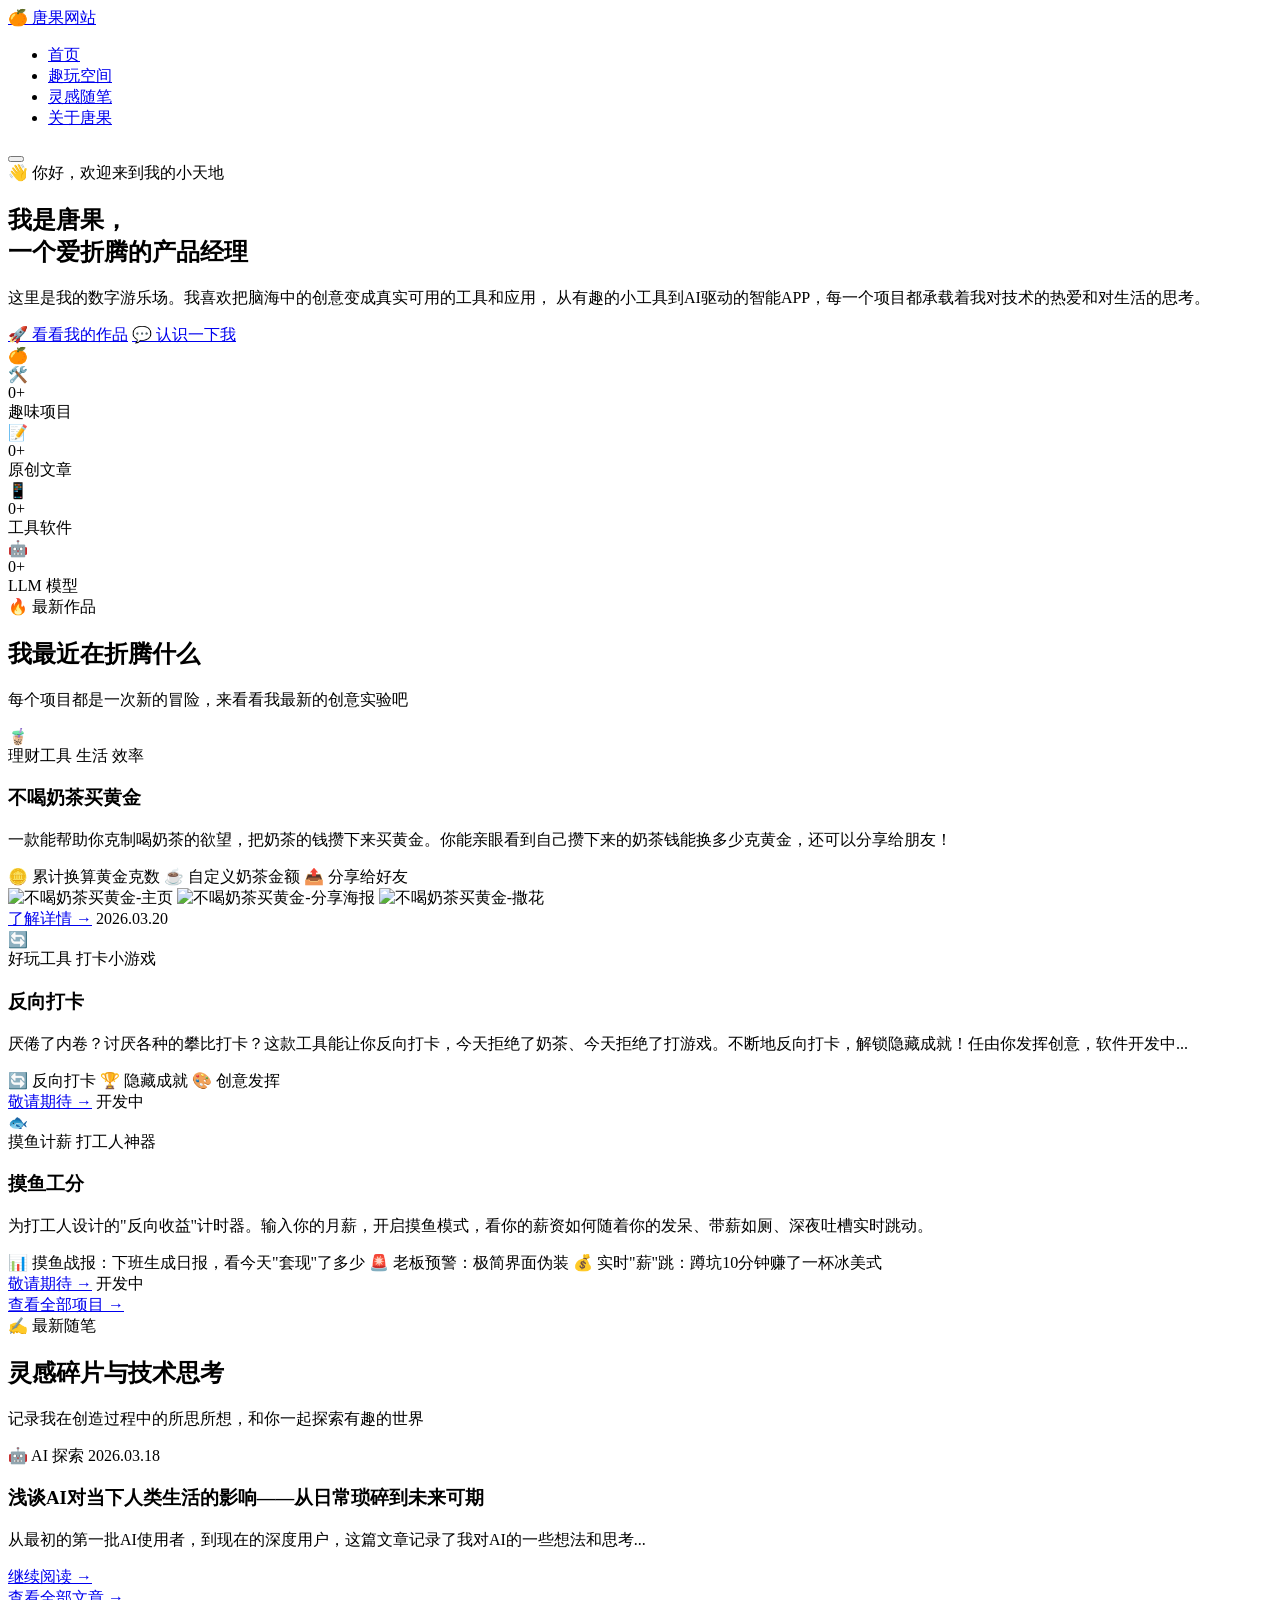
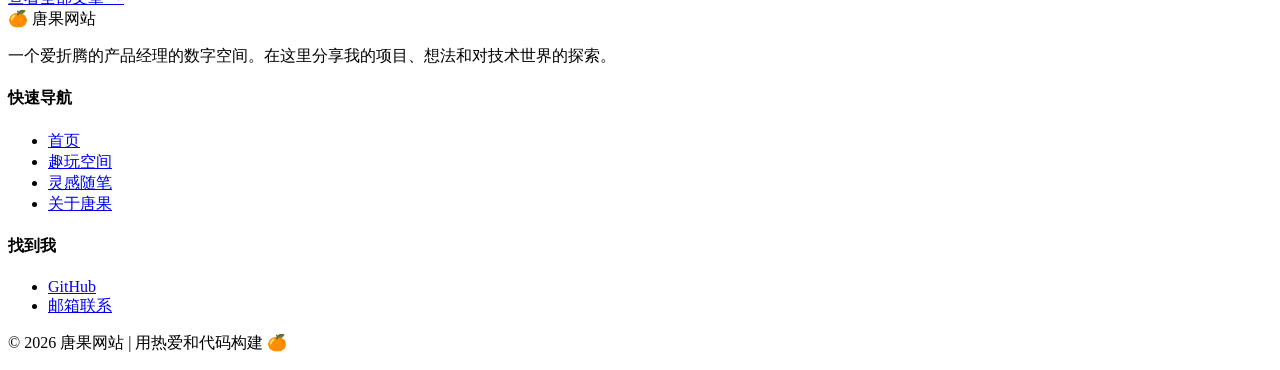
==== index.html @ ad5bcc45 "上传官网1.0版本" ====
<!DOCTYPE html>
<html lang="zh-CN">
<head>
  <meta charset="UTF-8">
  <meta name="viewport" content="width=device-width, initial-scale=1.0">
  <title>唐果网站 - 分享有趣的工具与灵感</title>
  <meta name="description" content="唐果的个人网站，分享好玩的工具APP、AI应用和技术灵感随笔。">
  <link rel="stylesheet" href="css/style.css">
</head>
<body>

  <!-- 导航栏 -->
  <nav class="navbar">
    <div class="nav-content">
      <a href="index.html" class="nav-logo">
        <span class="logo-emoji">🍊</span> 唐果网站
      </a>
      <ul class="nav-links">
        <li><a href="index.html" class="active">首页</a></li>
        <li><a href="projects.html">趣玩空间</a></li>
        <li><a href="blog.html">灵感随笔</a></li>
        <li><a href="about.html">关于唐果</a></li>
      </ul>
      <button class="menu-toggle" aria-label="菜单">
        <span></span>
        <span></span>
        <span></span>
      </button>
    </div>
  </nav>

  <!-- Hero 介绍区域 -->
  <section class="hero">
    <div class="floating-shapes">
      <div class="shape shape-1"></div>
      <div class="shape shape-2"></div>
      <div class="shape shape-3"></div>
    </div>
    <div class="container">
      <div class="hero-content">
        <div class="hero-text">
          <div class="hero-greeting">👋 你好，欢迎来到我的小天地</div>
          <h1 class="hero-title">
            我是<span class="highlight">唐果</span>，<br>一个爱折腾的产品经理
          </h1>
          <p class="hero-desc">
            这里是我的数字游乐场。我喜欢把脑海中的创意变成真实可用的工具和应用，
            从有趣的小工具到AI驱动的智能APP，每一个项目都承载着我对技术的热爱和对生活的思考。
          </p>
          <div class="hero-buttons">
            <a href="projects.html" class="btn btn-primary">🚀 看看我的作品</a>
            <a href="about.html" class="btn btn-outline">💬 认识一下我</a>
          </div>
        </div>
        <div class="hero-avatar">
          <div class="avatar-wrapper">
            <div class="avatar-inner">🍊</div>
          </div>
        </div>
      </div>
    </div>
  </section>

  <!-- 数据统计 -->
  <section class="stats-bar">
    <div class="container">
      <div class="stats-grid">
        <div class="stat-item fade-in">
          <div class="stat-emoji">🛠️</div>
          <div class="stat-number" data-count="1">0+</div>
          <div class="stat-label">趣味项目</div>
        </div>
        <div class="stat-item fade-in">
          <div class="stat-emoji">📝</div>
          <div class="stat-number" data-count="1">0+</div>
          <div class="stat-label">原创文章</div>
        </div>
        <div class="stat-item fade-in">
          <div class="stat-emoji">📱</div>
          <div class="stat-number" data-count="1">0+</div>
          <div class="stat-label">工具软件</div>
        </div>
        <div class="stat-item fade-in">
          <div class="stat-emoji">🤖</div>
          <div class="stat-number" data-count="10">0+</div>
          <div class="stat-label">LLM 模型</div>
        </div>
      </div>
    </div>
  </section>

  <!-- 最新项目 -->
  <section class="projects-section">
    <div class="container">
      <div class="section-header fade-in">
        <div class="section-tag">🔥 最新作品</div>
        <h2 class="section-title">我最近在折腾什么</h2>
        <p class="section-subtitle">每个项目都是一次新的冒险，来看看我最新的创意实验吧</p>
      </div>

      <div class="projects-grid">
        <!-- 项目卡片 1：不喝奶茶买黄金 -->
        <div class="project-card fade-in">
          <div class="project-cover cover-orange">
            <span class="cover-emoji">🧋</span>
          </div>
          <div class="project-body">
            <div class="project-tags">
              <span class="project-tag tag-tool">理财工具</span>
              <span class="project-tag">生活</span>
              <span class="project-tag">效率</span>
            </div>
            <h3>不喝奶茶买黄金</h3>
            <p>一款能帮助你克制喝奶茶的欲望，把奶茶的钱攒下来买黄金。你能亲眼看到自己攒下来的奶茶钱能换多少克黄金，还可以分享给朋友！</p>
            <div class="project-features">
              <span class="feature-item">🪙 累计换算黄金克数</span>
              <span class="feature-item">☕ 自定义奶茶金额</span>
              <span class="feature-item">📤 分享给好友</span>
            </div>
            <div class="project-screenshots">
              <img src="images/naicha-1.png" alt="不喝奶茶买黄金-主页" class="screenshot-placeholder" style="height:auto;border:none;background:none;">
              <img src="images/naicha-2.png" alt="不喝奶茶买黄金-分享海报" class="screenshot-placeholder" style="height:auto;border:none;background:none;">
              <img src="images/naicha-3.png" alt="不喝奶茶买黄金-撒花" class="screenshot-placeholder" style="height:auto;border:none;background:none;">
            </div>
            <div class="project-footer">
              <a href="project-naicha.html" class="project-link">了解详情 →</a>
              <span class="project-date">2026.03.20</span>
            </div>
          </div>
        </div>

        <!-- 项目卡片 2：反向打卡 -->
        <div class="project-card fade-in">
          <div class="project-cover cover-pink">
            <span class="cover-emoji">🔄</span>
          </div>
          <div class="project-body">
            <div class="project-tags">
              <span class="project-tag tag-tool">好玩工具</span>
              <span class="project-tag">打卡小游戏</span>
            </div>
            <h3>反向打卡</h3>
            <p>厌倦了内卷？讨厌各种的攀比打卡？这款工具能让你反向打卡，今天拒绝了奶茶、今天拒绝了打游戏。不断地反向打卡，解锁隐藏成就！任由你发挥创意，软件开发中...</p>
            <div class="project-features">
              <span class="feature-item">🔄 反向打卡</span>
              <span class="feature-item">🏆 隐藏成就</span>
              <span class="feature-item">🎨 创意发挥</span>
            </div>
            <div class="project-footer">
              <a href="#" class="project-link">敬请期待 →</a>
              <span class="project-date">开发中</span>
            </div>
          </div>
        </div>

        <!-- 项目卡片 3：摸鱼工分 -->
        <div class="project-card fade-in">
          <div class="project-cover cover-green">
            <span class="cover-emoji">🐟</span>
          </div>
          <div class="project-body">
            <div class="project-tags">
              <span class="project-tag tag-tool">摸鱼计薪</span>
              <span class="project-tag">打工人神器</span>
            </div>
            <h3>摸鱼工分</h3>
            <p>为打工人设计的"反向收益"计时器。输入你的月薪，开启摸鱼模式，看你的薪资如何随着你的发呆、带薪如厕、深夜吐槽实时跳动。</p>
            <div class="project-features">
              <span class="feature-item">📊 摸鱼战报：下班生成日报，看今天"套现"了多少</span>
              <span class="feature-item">🚨 老板预警：极简界面伪装</span>
              <span class="feature-item">💰 实时"薪"跳：蹲坑10分钟赚了一杯冰美式</span>
            </div>
            <div class="project-footer">
              <a href="#" class="project-link">敬请期待 →</a>
              <span class="project-date">开发中</span>
            </div>
          </div>
        </div>
      </div>

      <div class="section-more">
        <a href="projects.html" class="btn btn-outline">查看全部项目 →</a>
      </div>
    </div>
  </section>

  <!-- 最新文章 -->
  <section class="blog-section">
    <div class="container">
      <div class="section-header fade-in">
        <div class="section-tag">✍️ 最新随笔</div>
        <h2 class="section-title">灵感碎片与技术思考</h2>
        <p class="section-subtitle">记录我在创造过程中的所思所想，和你一起探索有趣的世界</p>
      </div>

      <div class="blog-grid">
        <div class="blog-card fade-in">
          <div class="blog-meta">
            <span class="blog-category">🤖 AI 探索</span>
            <span class="blog-date">2026.03.18</span>
          </div>
          <h3>浅谈AI对当下人类生活的影响——从日常琐碎到未来可期</h3>
          <p>从最初的第一批AI使用者，到现在的深度用户，这篇文章记录了我对AI的一些想法和思考...</p>
          <a href="blog-ai-impact.html" class="blog-read-more">继续阅读 →</a>
        </div>
      </div>

      <div class="section-more">
        <a href="blog.html" class="btn btn-outline">查看全部文章 →</a>
      </div>
    </div>
  </section>

  <!-- 页脚 -->
  <footer class="footer">
    <div class="container">
      <div class="footer-content">
        <div class="footer-brand">
          <div class="footer-logo">🍊 唐果网站</div>
          <p>一个爱折腾的产品经理的数字空间。在这里分享我的项目、想法和对技术世界的探索。</p>
        </div>
        <div class="footer-nav">
          <h4>快速导航</h4>
          <ul>
            <li><a href="index.html">首页</a></li>
            <li><a href="projects.html">趣玩空间</a></li>
            <li><a href="blog.html">灵感随笔</a></li>
            <li><a href="about.html">关于唐果</a></li>
          </ul>
        </div>
        <div class="footer-nav">
          <h4>找到我</h4>
          <ul>
            <li><a href="#">GitHub</a></li>
            <li><a href="mailto:500536561@qq.com">邮箱联系</a></li>
          </ul>
        </div>
      </div>
      <div class="footer-bottom">
        <p>© 2026 唐果网站 | 用热爱和代码构建 🍊</p>
      </div>
    </div>
  </footer>

  <script src="js/main.js"></script>
</body>
</html>
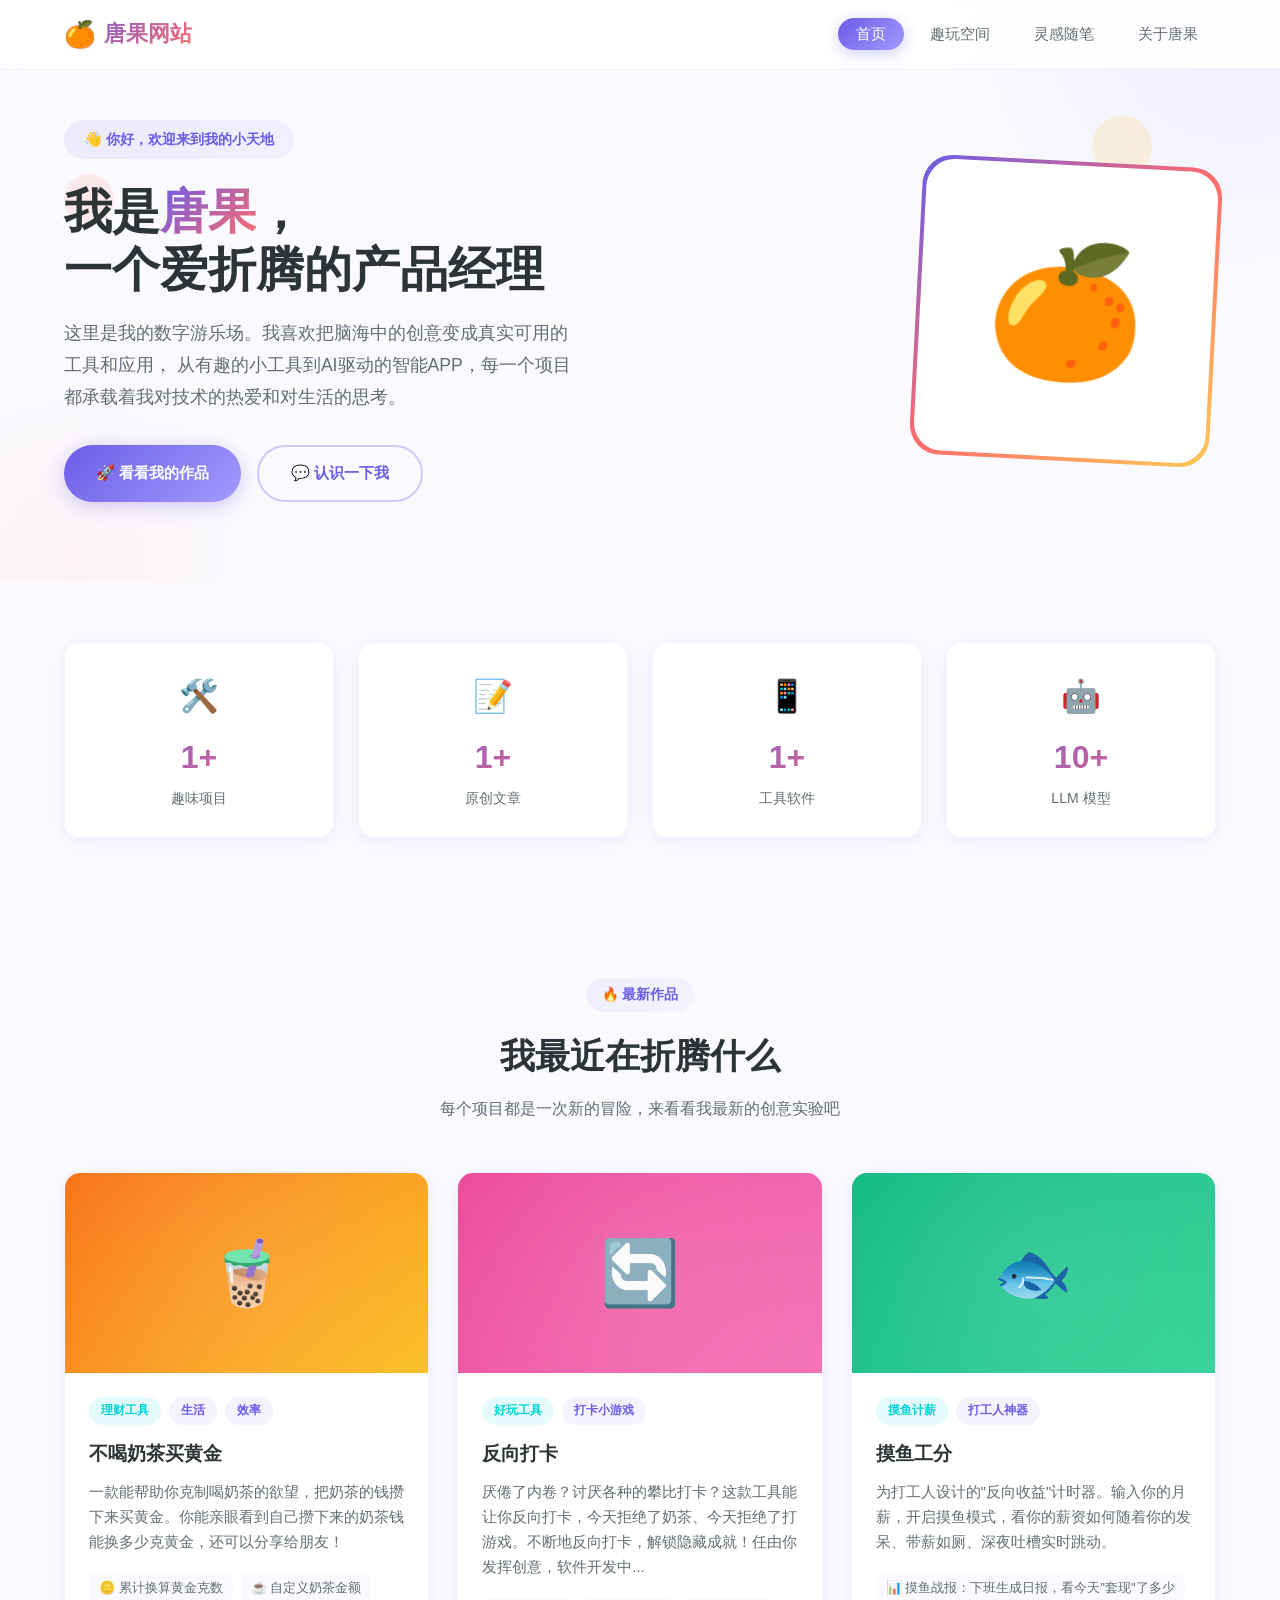
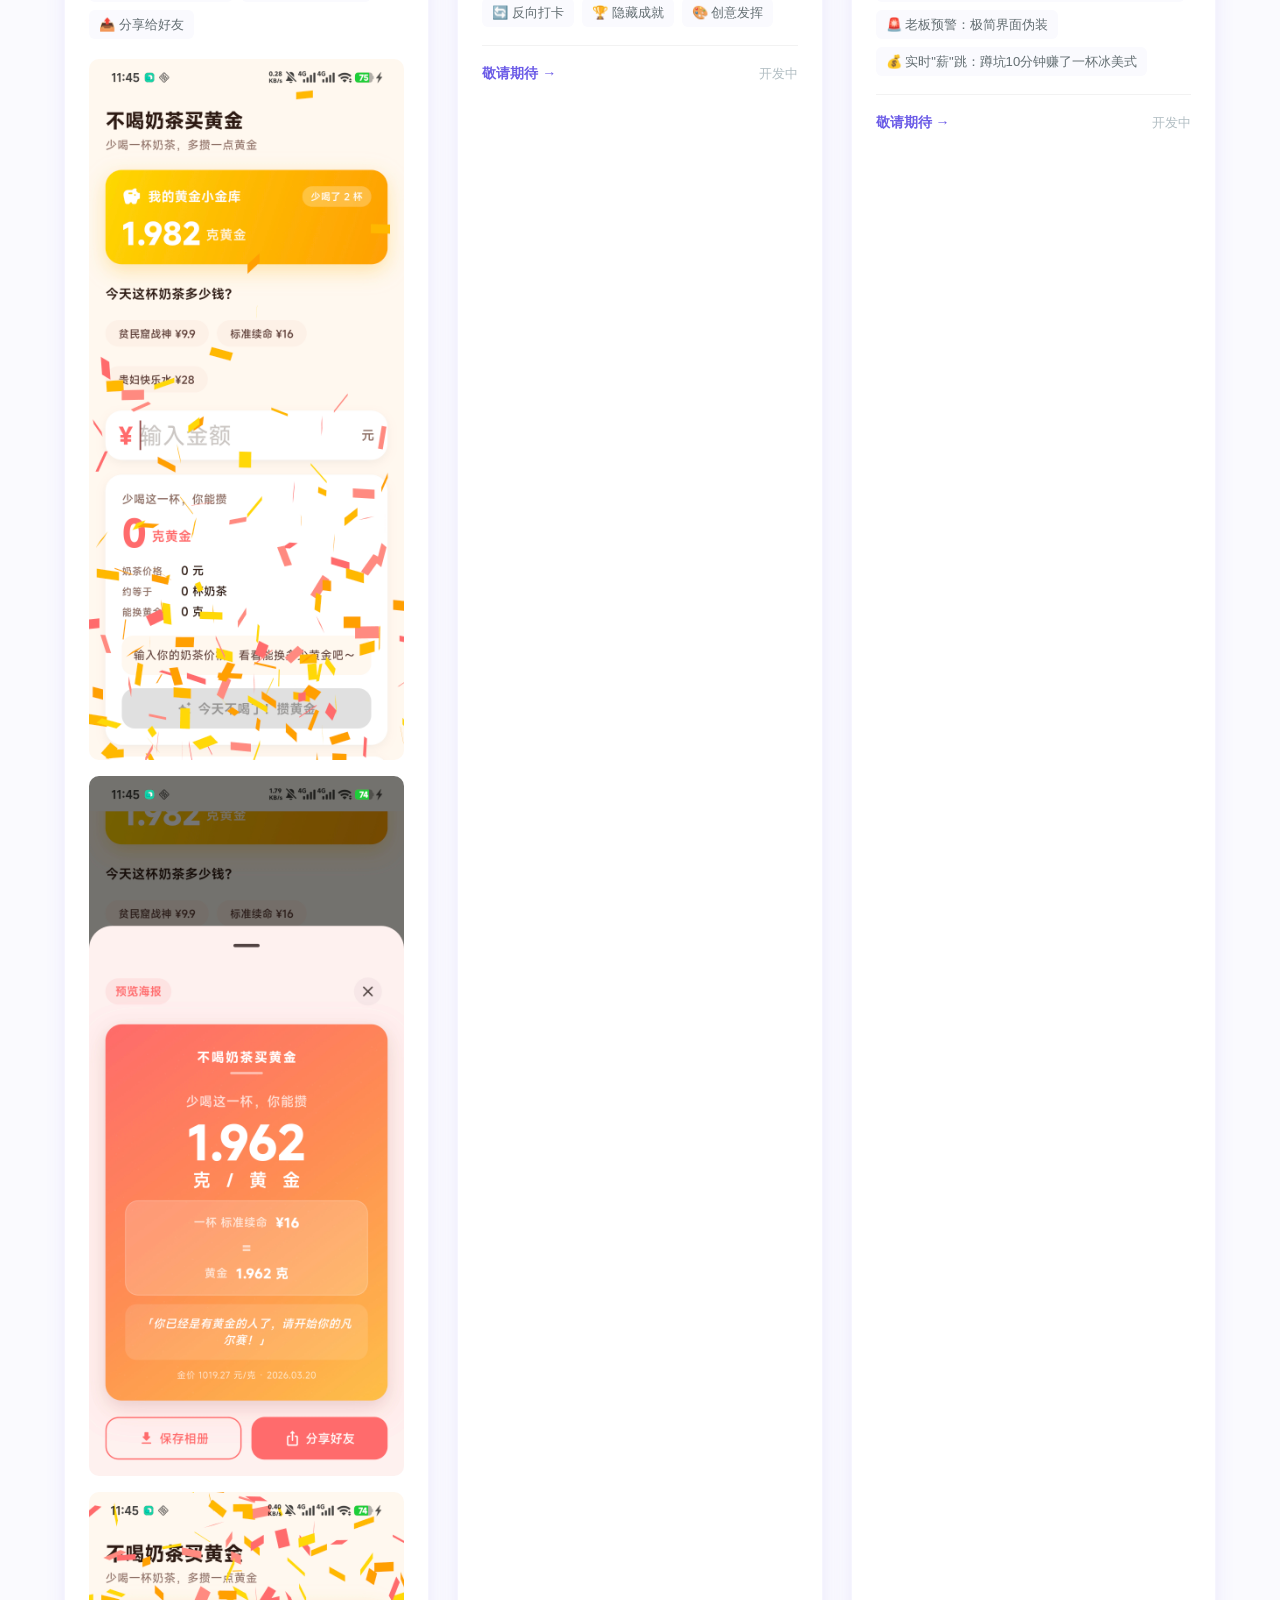
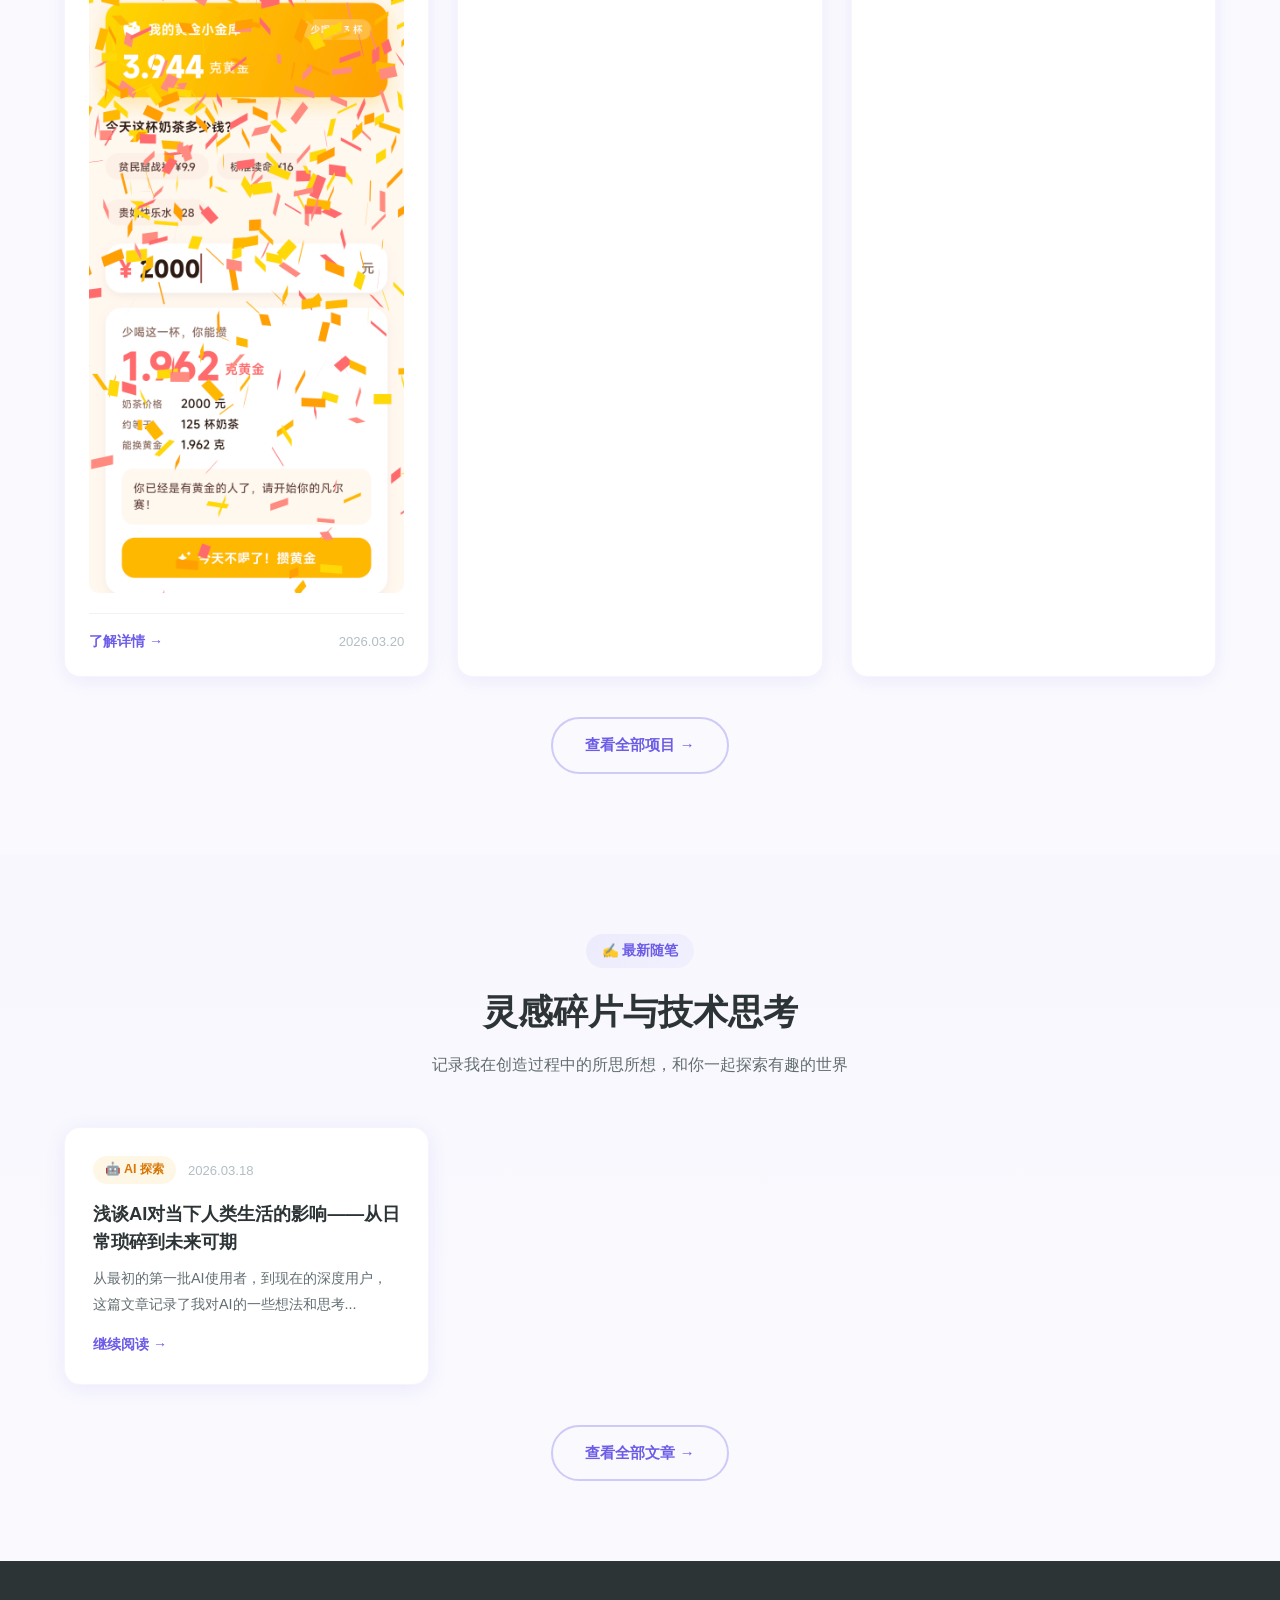
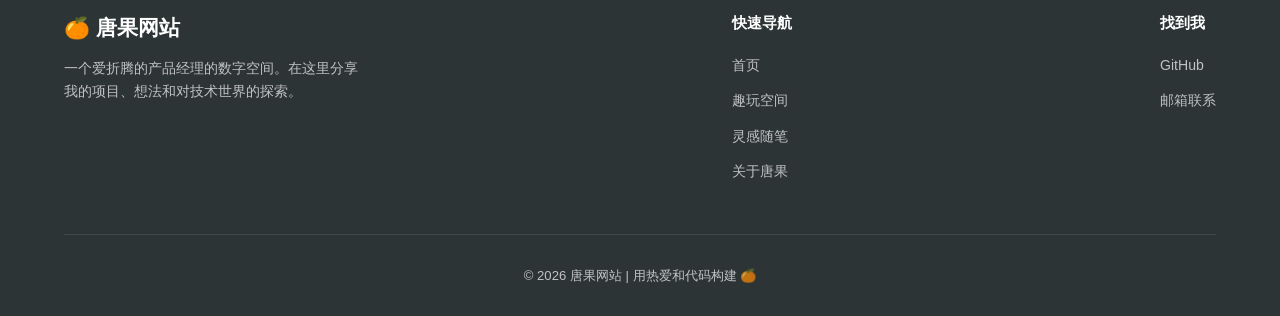
==== commit b45c3772: "Add files via upload" ====
--- a/index.html
+++ b/index.html
@@ -1,247 +1,1709 @@
-<!DOCTYPE html>
-<html lang="zh-CN">
-<head>
-  <meta charset="UTF-8">
-  <meta name="viewport" content="width=device-width, initial-scale=1.0">
-  <title>唐果网站 - 分享有趣的工具与灵感</title>
-  <meta name="description" content="唐果的个人网站，分享好玩的工具APP、AI应用和技术灵感随笔。">
-  <link rel="stylesheet" href="css/style.css">
-</head>
-<body>
-
-  <!-- 导航栏 -->
-  <nav class="navbar">
-    <div class="nav-content">
-      <a href="index.html" class="nav-logo">
-        <span class="logo-emoji">🍊</span> 唐果网站
-      </a>
-      <ul class="nav-links">
-        <li><a href="index.html" class="active">首页</a></li>
-        <li><a href="projects.html">趣玩空间</a></li>
-        <li><a href="blog.html">灵感随笔</a></li>
-        <li><a href="about.html">关于唐果</a></li>
-      </ul>
-      <button class="menu-toggle" aria-label="菜单">
-        <span></span>
-        <span></span>
-        <span></span>
-      </button>
-    </div>
-  </nav>
-
-  <!-- Hero 介绍区域 -->
-  <section class="hero">
-    <div class="floating-shapes">
-      <div class="shape shape-1"></div>
-      <div class="shape shape-2"></div>
-      <div class="shape shape-3"></div>
-    </div>
-    <div class="container">
-      <div class="hero-content">
-        <div class="hero-text">
-          <div class="hero-greeting">👋 你好，欢迎来到我的小天地</div>
-          <h1 class="hero-title">
-            我是<span class="highlight">唐果</span>，<br>一个爱折腾的产品经理
-          </h1>
-          <p class="hero-desc">
-            这里是我的数字游乐场。我喜欢把脑海中的创意变成真实可用的工具和应用，
-            从有趣的小工具到AI驱动的智能APP，每一个项目都承载着我对技术的热爱和对生活的思考。
-          </p>
-          <div class="hero-buttons">
-            <a href="projects.html" class="btn btn-primary">🚀 看看我的作品</a>
-            <a href="about.html" class="btn btn-outline">💬 认识一下我</a>
-          </div>
-        </div>
-        <div class="hero-avatar">
-          <div class="avatar-wrapper">
-            <div class="avatar-inner">🍊</div>
-          </div>
-        </div>
-      </div>
-    </div>
-  </section>
-
-  <!-- 数据统计 -->
-  <section class="stats-bar">
-    <div class="container">
-      <div class="stats-grid">
-        <div class="stat-item fade-in">
-          <div class="stat-emoji">🛠️</div>
-          <div class="stat-number" data-count="1">0+</div>
-          <div class="stat-label">趣味项目</div>
-        </div>
-        <div class="stat-item fade-in">
-          <div class="stat-emoji">📝</div>
-          <div class="stat-number" data-count="1">0+</div>
-          <div class="stat-label">原创文章</div>
-        </div>
-        <div class="stat-item fade-in">
-          <div class="stat-emoji">📱</div>
-          <div class="stat-number" data-count="1">0+</div>
-          <div class="stat-label">工具软件</div>
-        </div>
-        <div class="stat-item fade-in">
-          <div class="stat-emoji">🤖</div>
-          <div class="stat-number" data-count="10">0+</div>
-          <div class="stat-label">LLM 模型</div>
-        </div>
-      </div>
-    </div>
-  </section>
-
-  <!-- 最新项目 -->
-  <section class="projects-section">
-    <div class="container">
-      <div class="section-header fade-in">
-        <div class="section-tag">🔥 最新作品</div>
-        <h2 class="section-title">我最近在折腾什么</h2>
-        <p class="section-subtitle">每个项目都是一次新的冒险，来看看我最新的创意实验吧</p>
-      </div>
-
-      <div class="projects-grid">
-        <!-- 项目卡片 1：不喝奶茶买黄金 -->
-        <div class="project-card fade-in">
-          <div class="project-cover cover-orange">
-            <span class="cover-emoji">🧋</span>
-          </div>
-          <div class="project-body">
-            <div class="project-tags">
-              <span class="project-tag tag-tool">理财工具</span>
-              <span class="project-tag">生活</span>
-              <span class="project-tag">效率</span>
-            </div>
-            <h3>不喝奶茶买黄金</h3>
-            <p>一款能帮助你克制喝奶茶的欲望，把奶茶的钱攒下来买黄金。你能亲眼看到自己攒下来的奶茶钱能换多少克黄金，还可以分享给朋友！</p>
-            <div class="project-features">
-              <span class="feature-item">🪙 累计换算黄金克数</span>
-              <span class="feature-item">☕ 自定义奶茶金额</span>
-              <span class="feature-item">📤 分享给好友</span>
-            </div>
-            <div class="project-screenshots">
-              <img src="images/naicha-1.png" alt="不喝奶茶买黄金-主页" class="screenshot-placeholder" style="height:auto;border:none;background:none;">
-              <img src="images/naicha-2.png" alt="不喝奶茶买黄金-分享海报" class="screenshot-placeholder" style="height:auto;border:none;background:none;">
-              <img src="images/naicha-3.png" alt="不喝奶茶买黄金-撒花" class="screenshot-placeholder" style="height:auto;border:none;background:none;">
-            </div>
-            <div class="project-footer">
-              <a href="project-naicha.html" class="project-link">了解详情 →</a>
-              <span class="project-date">2026.03.20</span>
-            </div>
-          </div>
-        </div>
-
-        <!-- 项目卡片 2：反向打卡 -->
-        <div class="project-card fade-in">
-          <div class="project-cover cover-pink">
-            <span class="cover-emoji">🔄</span>
-          </div>
-          <div class="project-body">
-            <div class="project-tags">
-              <span class="project-tag tag-tool">好玩工具</span>
-              <span class="project-tag">打卡小游戏</span>
-            </div>
-            <h3>反向打卡</h3>
-            <p>厌倦了内卷？讨厌各种的攀比打卡？这款工具能让你反向打卡，今天拒绝了奶茶、今天拒绝了打游戏。不断地反向打卡，解锁隐藏成就！任由你发挥创意，软件开发中...</p>
-            <div class="project-features">
-              <span class="feature-item">🔄 反向打卡</span>
-              <span class="feature-item">🏆 隐藏成就</span>
-              <span class="feature-item">🎨 创意发挥</span>
-            </div>
-            <div class="project-footer">
-              <a href="#" class="project-link">敬请期待 →</a>
-              <span class="project-date">开发中</span>
-            </div>
-          </div>
-        </div>
-
-        <!-- 项目卡片 3：摸鱼工分 -->
-        <div class="project-card fade-in">
-          <div class="project-cover cover-green">
-            <span class="cover-emoji">🐟</span>
-          </div>
-          <div class="project-body">
-            <div class="project-tags">
-              <span class="project-tag tag-tool">摸鱼计薪</span>
-              <span class="project-tag">打工人神器</span>
-            </div>
-            <h3>摸鱼工分</h3>
-            <p>为打工人设计的"反向收益"计时器。输入你的月薪，开启摸鱼模式，看你的薪资如何随着你的发呆、带薪如厕、深夜吐槽实时跳动。</p>
-            <div class="project-features">
-              <span class="feature-item">📊 摸鱼战报：下班生成日报，看今天"套现"了多少</span>
-              <span class="feature-item">🚨 老板预警：极简界面伪装</span>
-              <span class="feature-item">💰 实时"薪"跳：蹲坑10分钟赚了一杯冰美式</span>
-            </div>
-            <div class="project-footer">
-              <a href="#" class="project-link">敬请期待 →</a>
-              <span class="project-date">开发中</span>
-            </div>
-          </div>
-        </div>
-      </div>
-
-      <div class="section-more">
-        <a href="projects.html" class="btn btn-outline">查看全部项目 →</a>
-      </div>
-    </div>
-  </section>
-
-  <!-- 最新文章 -->
-  <section class="blog-section">
-    <div class="container">
-      <div class="section-header fade-in">
-        <div class="section-tag">✍️ 最新随笔</div>
-        <h2 class="section-title">灵感碎片与技术思考</h2>
-        <p class="section-subtitle">记录我在创造过程中的所思所想，和你一起探索有趣的世界</p>
-      </div>
-
-      <div class="blog-grid">
-        <div class="blog-card fade-in">
-          <div class="blog-meta">
-            <span class="blog-category">🤖 AI 探索</span>
-            <span class="blog-date">2026.03.18</span>
-          </div>
-          <h3>浅谈AI对当下人类生活的影响——从日常琐碎到未来可期</h3>
-          <p>从最初的第一批AI使用者，到现在的深度用户，这篇文章记录了我对AI的一些想法和思考...</p>
-          <a href="blog-ai-impact.html" class="blog-read-more">继续阅读 →</a>
-        </div>
-      </div>
-
-      <div class="section-more">
-        <a href="blog.html" class="btn btn-outline">查看全部文章 →</a>
-      </div>
-    </div>
-  </section>
-
-  <!-- 页脚 -->
-  <footer class="footer">
-    <div class="container">
-      <div class="footer-content">
-        <div class="footer-brand">
-          <div class="footer-logo">🍊 唐果网站</div>
-          <p>一个爱折腾的产品经理的数字空间。在这里分享我的项目、想法和对技术世界的探索。</p>
-        </div>
-        <div class="footer-nav">
-          <h4>快速导航</h4>
-          <ul>
-            <li><a href="index.html">首页</a></li>
-            <li><a href="projects.html">趣玩空间</a></li>
-            <li><a href="blog.html">灵感随笔</a></li>
-            <li><a href="about.html">关于唐果</a></li>
-          </ul>
-        </div>
-        <div class="footer-nav">
-          <h4>找到我</h4>
-          <ul>
-            <li><a href="#">GitHub</a></li>
-            <li><a href="mailto:500536561@qq.com">邮箱联系</a></li>
-          </ul>
-        </div>
-      </div>
-      <div class="footer-bottom">
-        <p>© 2026 唐果网站 | 用热爱和代码构建 🍊</p>
-      </div>
-    </div>
-  </footer>
-
-  <script src="js/main.js"></script>
-</body>
-</html>
+<!DOCTYPE html>
+<html lang="zh-CN">
+<head>
+  <meta charset="UTF-8">
+  <meta name="viewport" content="width=device-width, initial-scale=1.0">
+  <title>唐果网站 - 分享有趣的工具与灵感</title>
+  <meta name="description" content="唐果的个人网站，分享好玩的工具APP、AI应用和技术灵感随笔。">
+  <style>
+/* ========== 基础重置 & 变量 ========== */
+:root {
+  --primary: #6C5CE7;
+  --primary-light: #A29BFE;
+  --secondary: #FF6B6B;
+  --accent: #FECA57;
+  --accent-green: #00D2D3;
+  --bg: #FAFAFE;
+  --bg-card: #FFFFFF;
+  --text: #2D3436;
+  --text-light: #636E72;
+  --text-lighter: #B2BEC3;
+  --shadow: 0 4px 20px rgba(108, 92, 231, 0.1);
+  --shadow-hover: 0 8px 30px rgba(108, 92, 231, 0.2);
+  --radius: 16px;
+  --radius-sm: 10px;
+  --transition: all 0.3s cubic-bezier(0.4, 0, 0.2, 1);
+}
+
+* {
+  margin: 0;
+  padding: 0;
+  box-sizing: border-box;
+}
+
+html {
+  scroll-behavior: smooth;
+}
+
+body {
+  font-family: -apple-system, BlinkMacSystemFont, "Segoe UI", "PingFang SC", "Hiragino Sans GB", "Microsoft YaHei", sans-serif;
+  background: var(--bg);
+  color: var(--text);
+  line-height: 1.6;
+  overflow-x: hidden;
+}
+
+a {
+  text-decoration: none;
+  color: inherit;
+}
+
+img {
+  max-width: 100%;
+  display: block;
+}
+
+.container {
+  max-width: 1200px;
+  margin: 0 auto;
+  padding: 0 24px;
+}
+
+/* ========== 导航栏 ========== */
+.navbar {
+  position: fixed;
+  top: 0;
+  left: 0;
+  right: 0;
+  z-index: 1000;
+  background: rgba(255, 255, 255, 0.85);
+  backdrop-filter: blur(20px);
+  -webkit-backdrop-filter: blur(20px);
+  border-bottom: 1px solid rgba(108, 92, 231, 0.08);
+  transition: var(--transition);
+}
+
+.navbar.scrolled {
+  box-shadow: 0 2px 20px rgba(0, 0, 0, 0.06);
+}
+
+.nav-content {
+  max-width: 1200px;
+  margin: 0 auto;
+  padding: 0 24px;
+  display: flex;
+  align-items: center;
+  justify-content: space-between;
+  height: 68px;
+}
+
+.nav-logo {
+  font-size: 1.4rem;
+  font-weight: 800;
+  background: linear-gradient(135deg, var(--primary), var(--secondary));
+  -webkit-background-clip: text;
+  -webkit-text-fill-color: transparent;
+  background-clip: text;
+  display: flex;
+  align-items: center;
+  gap: 8px;
+}
+
+.nav-logo .logo-emoji {
+  font-size: 1.6rem;
+  -webkit-text-fill-color: initial;
+}
+
+.nav-links {
+  display: flex;
+  align-items: center;
+  gap: 8px;
+  list-style: none;
+}
+
+.nav-links a {
+  padding: 8px 18px;
+  border-radius: 50px;
+  font-size: 0.92rem;
+  font-weight: 500;
+  color: var(--text-light);
+  transition: var(--transition);
+  position: relative;
+}
+
+.nav-links a:hover {
+  color: var(--primary);
+  background: rgba(108, 92, 231, 0.08);
+}
+
+.nav-links a.active {
+  color: #fff;
+  background: linear-gradient(135deg, var(--primary), var(--primary-light));
+  box-shadow: 0 4px 15px rgba(108, 92, 231, 0.3);
+}
+
+/* 移动端菜单按钮 */
+.menu-toggle {
+  display: none;
+  flex-direction: column;
+  gap: 5px;
+  cursor: pointer;
+  padding: 8px;
+  border: none;
+  background: none;
+}
+
+.menu-toggle span {
+  width: 24px;
+  height: 2.5px;
+  background: var(--text);
+  border-radius: 2px;
+  transition: var(--transition);
+}
+
+/* ========== Hero 区域 ========== */
+.hero {
+  padding: 120px 0 80px;
+  position: relative;
+  overflow: hidden;
+}
+
+.hero::before {
+  content: '';
+  position: absolute;
+  top: -50%;
+  right: -20%;
+  width: 600px;
+  height: 600px;
+  background: radial-gradient(circle, rgba(108, 92, 231, 0.08) 0%, transparent 70%);
+  border-radius: 50%;
+  pointer-events: none;
+}
+
+.hero::after {
+  content: '';
+  position: absolute;
+  bottom: -30%;
+  left: -10%;
+  width: 400px;
+  height: 400px;
+  background: radial-gradient(circle, rgba(255, 107, 107, 0.06) 0%, transparent 70%);
+  border-radius: 50%;
+  pointer-events: none;
+}
+
+.hero-content {
+  display: flex;
+  align-items: center;
+  gap: 60px;
+  position: relative;
+  z-index: 1;
+}
+
+.hero-text {
+  flex: 1;
+}
+
+.hero-greeting {
+  display: inline-flex;
+  align-items: center;
+  gap: 8px;
+  padding: 8px 20px;
+  background: linear-gradient(135deg, rgba(108, 92, 231, 0.1), rgba(162, 155, 254, 0.1));
+  border-radius: 50px;
+  font-size: 0.9rem;
+  color: var(--primary);
+  font-weight: 600;
+  margin-bottom: 24px;
+  animation: fadeInUp 0.6s ease;
+}
+
+.hero-title {
+  font-size: 3rem;
+  font-weight: 800;
+  line-height: 1.2;
+  margin-bottom: 20px;
+  animation: fadeInUp 0.6s ease 0.1s both;
+}
+
+.hero-title .highlight {
+  background: linear-gradient(135deg, var(--primary), var(--secondary));
+  -webkit-background-clip: text;
+  -webkit-text-fill-color: transparent;
+  background-clip: text;
+}
+
+.hero-desc {
+  font-size: 1.1rem;
+  color: var(--text-light);
+  line-height: 1.8;
+  margin-bottom: 32px;
+  max-width: 520px;
+  animation: fadeInUp 0.6s ease 0.2s both;
+}
+
+.hero-buttons {
+  display: flex;
+  gap: 16px;
+  animation: fadeInUp 0.6s ease 0.3s both;
+}
+
+.btn {
+  display: inline-flex;
+  align-items: center;
+  gap: 8px;
+  padding: 14px 32px;
+  border-radius: 50px;
+  font-size: 0.95rem;
+  font-weight: 600;
+  border: none;
+  cursor: pointer;
+  transition: var(--transition);
+}
+
+.btn-primary {
+  background: linear-gradient(135deg, var(--primary), var(--primary-light));
+  color: #fff;
+  box-shadow: 0 4px 20px rgba(108, 92, 231, 0.3);
+}
+
+.btn-primary:hover {
+  transform: translateY(-2px);
+  box-shadow: 0 6px 25px rgba(108, 92, 231, 0.4);
+}
+
+.btn-outline {
+  background: transparent;
+  color: var(--primary);
+  border: 2px solid rgba(108, 92, 231, 0.3);
+}
+
+.btn-outline:hover {
+  background: rgba(108, 92, 231, 0.06);
+  border-color: var(--primary);
+  transform: translateY(-2px);
+}
+
+.hero-avatar {
+  flex-shrink: 0;
+  animation: fadeInUp 0.6s ease 0.2s both;
+}
+
+.avatar-wrapper {
+  width: 300px;
+  height: 300px;
+  border-radius: 30px;
+  background: linear-gradient(135deg, var(--primary), var(--secondary), var(--accent));
+  padding: 4px;
+  transform: rotate(3deg);
+  transition: var(--transition);
+  position: relative;
+}
+
+.avatar-wrapper:hover {
+  transform: rotate(0deg) scale(1.02);
+}
+
+.avatar-wrapper .avatar-inner {
+  width: 100%;
+  height: 100%;
+  border-radius: 28px;
+  background: var(--bg-card);
+  display: flex;
+  align-items: center;
+  justify-content: center;
+  font-size: 8rem;
+  overflow: hidden;
+}
+
+.avatar-wrapper .avatar-inner img {
+  width: 100%;
+  height: 100%;
+  object-fit: cover;
+}
+
+/* 浮动装饰 */
+.floating-shapes {
+  position: absolute;
+  top: 0;
+  left: 0;
+  right: 0;
+  bottom: 0;
+  pointer-events: none;
+  overflow: hidden;
+}
+
+.shape {
+  position: absolute;
+  border-radius: 50%;
+  animation: float 6s ease-in-out infinite;
+}
+
+.shape-1 {
+  width: 60px;
+  height: 60px;
+  background: rgba(254, 202, 87, 0.2);
+  top: 20%;
+  right: 10%;
+  animation-delay: 0s;
+}
+
+.shape-2 {
+  width: 40px;
+  height: 40px;
+  background: rgba(0, 210, 211, 0.15);
+  top: 60%;
+  right: 25%;
+  animation-delay: 2s;
+}
+
+.shape-3 {
+  width: 50px;
+  height: 50px;
+  background: rgba(255, 107, 107, 0.12);
+  top: 30%;
+  left: 5%;
+  animation-delay: 4s;
+}
+
+/* ========== 板块标题 ========== */
+.section-header {
+  text-align: center;
+  margin-bottom: 50px;
+}
+
+.section-tag {
+  display: inline-flex;
+  align-items: center;
+  gap: 6px;
+  padding: 6px 16px;
+  background: linear-gradient(135deg, rgba(108, 92, 231, 0.08), rgba(162, 155, 254, 0.08));
+  border-radius: 50px;
+  font-size: 0.85rem;
+  color: var(--primary);
+  font-weight: 600;
+  margin-bottom: 16px;
+}
+
+.section-title {
+  font-size: 2.2rem;
+  font-weight: 800;
+  margin-bottom: 12px;
+}
+
+.section-subtitle {
+  font-size: 1rem;
+  color: var(--text-light);
+  max-width: 500px;
+  margin: 0 auto;
+}
+
+/* ========== 项目卡片 ========== */
+.projects-section {
+  padding: 80px 0;
+}
+
+.projects-grid {
+  display: grid;
+  grid-template-columns: repeat(auto-fill, minmax(350px, 1fr));
+  gap: 28px;
+}
+
+.project-card {
+  background: var(--bg-card);
+  border-radius: var(--radius);
+  overflow: hidden;
+  box-shadow: var(--shadow);
+  transition: var(--transition);
+  border: 1px solid rgba(108, 92, 231, 0.06);
+}
+
+.project-card:hover {
+  transform: translateY(-6px);
+  box-shadow: var(--shadow-hover);
+}
+
+.project-cover {
+  height: 200px;
+  background: linear-gradient(135deg, var(--primary), var(--primary-light));
+  position: relative;
+  overflow: hidden;
+  display: flex;
+  align-items: center;
+  justify-content: center;
+}
+
+.project-cover .cover-emoji {
+  font-size: 4rem;
+  position: relative;
+  z-index: 1;
+}
+
+.project-cover::after {
+  content: '';
+  position: absolute;
+  top: -50%;
+  right: -50%;
+  width: 200%;
+  height: 200%;
+  background: radial-gradient(circle, rgba(255, 255, 255, 0.1) 0%, transparent 60%);
+}
+
+.project-cover.cover-orange {
+  background: linear-gradient(135deg, #F97316, #FBBF24);
+}
+
+.project-cover.cover-green {
+  background: linear-gradient(135deg, #10B981, #34D399);
+}
+
+.project-cover.cover-pink {
+  background: linear-gradient(135deg, #EC4899, #F472B6);
+}
+
+.project-cover.cover-blue {
+  background: linear-gradient(135deg, #3B82F6, #60A5FA);
+}
+
+.project-cover.cover-teal {
+  background: linear-gradient(135deg, #14B8A6, #5EEAD4);
+}
+
+.project-body {
+  padding: 24px;
+}
+
+.project-tags {
+  display: flex;
+  flex-wrap: wrap;
+  gap: 8px;
+  margin-bottom: 14px;
+}
+
+.project-tag {
+  padding: 4px 12px;
+  border-radius: 50px;
+  font-size: 0.78rem;
+  font-weight: 600;
+  background: rgba(108, 92, 231, 0.08);
+  color: var(--primary);
+}
+
+.project-tag.tag-ai {
+  background: rgba(255, 107, 107, 0.1);
+  color: var(--secondary);
+}
+
+.project-tag.tag-tool {
+  background: rgba(0, 210, 211, 0.1);
+  color: var(--accent-green);
+}
+
+.project-card h3 {
+  font-size: 1.2rem;
+  font-weight: 700;
+  margin-bottom: 10px;
+}
+
+.project-card p {
+  font-size: 0.92rem;
+  color: var(--text-light);
+  line-height: 1.7;
+  margin-bottom: 18px;
+}
+
+.project-features {
+  display: flex;
+  flex-wrap: wrap;
+  gap: 8px;
+  margin-bottom: 18px;
+}
+
+.feature-item {
+  display: flex;
+  align-items: center;
+  gap: 4px;
+  font-size: 0.82rem;
+  color: var(--text-light);
+  padding: 4px 10px;
+  background: var(--bg);
+  border-radius: 6px;
+}
+
+.project-footer {
+  display: flex;
+  align-items: center;
+  justify-content: space-between;
+  padding-top: 16px;
+  border-top: 1px solid rgba(0, 0, 0, 0.05);
+}
+
+.project-link {
+  display: inline-flex;
+  align-items: center;
+  gap: 6px;
+  font-size: 0.88rem;
+  font-weight: 600;
+  color: var(--primary);
+  transition: var(--transition);
+}
+
+.project-link:hover {
+  gap: 10px;
+}
+
+.project-date {
+  font-size: 0.82rem;
+  color: var(--text-lighter);
+}
+
+/* ========== 更多按钮 ========== */
+.section-more {
+  text-align: center;
+  margin-top: 40px;
+}
+
+/* ========== 文章板块 ========== */
+.blog-section {
+  padding: 80px 0;
+  background: linear-gradient(180deg, rgba(108, 92, 231, 0.02) 0%, var(--bg) 100%);
+}
+
+.blog-grid {
+  display: grid;
+  grid-template-columns: repeat(auto-fill, minmax(350px, 1fr));
+  gap: 28px;
+}
+
+.blog-card {
+  background: var(--bg-card);
+  border-radius: var(--radius);
+  padding: 28px;
+  box-shadow: var(--shadow);
+  transition: var(--transition);
+  border: 1px solid rgba(108, 92, 231, 0.06);
+  display: flex;
+  flex-direction: column;
+}
+
+.blog-card:hover {
+  transform: translateY(-4px);
+  box-shadow: var(--shadow-hover);
+}
+
+.blog-meta {
+  display: flex;
+  align-items: center;
+  gap: 12px;
+  margin-bottom: 16px;
+}
+
+.blog-category {
+  padding: 4px 12px;
+  border-radius: 50px;
+  font-size: 0.78rem;
+  font-weight: 600;
+  background: rgba(254, 202, 87, 0.15);
+  color: #D97706;
+}
+
+.blog-date {
+  font-size: 0.82rem;
+  color: var(--text-lighter);
+}
+
+.blog-card h3 {
+  font-size: 1.15rem;
+  font-weight: 700;
+  margin-bottom: 10px;
+  line-height: 1.5;
+}
+
+.blog-card p {
+  font-size: 0.9rem;
+  color: var(--text-light);
+  line-height: 1.8;
+  flex: 1;
+  margin-bottom: 16px;
+}
+
+.blog-read-more {
+  display: inline-flex;
+  align-items: center;
+  gap: 6px;
+  font-size: 0.88rem;
+  font-weight: 600;
+  color: var(--primary);
+  transition: var(--transition);
+}
+
+.blog-read-more:hover {
+  gap: 10px;
+}
+
+/* ========== 统计数字 ========== */
+.stats-bar {
+  padding: 60px 0;
+}
+
+.stats-grid {
+  display: grid;
+  grid-template-columns: repeat(4, 1fr);
+  gap: 24px;
+}
+
+.stat-item {
+  text-align: center;
+  padding: 28px 20px;
+  background: var(--bg-card);
+  border-radius: var(--radius);
+  box-shadow: var(--shadow);
+  transition: var(--transition);
+  border: 1px solid rgba(108, 92, 231, 0.06);
+}
+
+.stat-item:hover {
+  transform: translateY(-4px);
+  box-shadow: var(--shadow-hover);
+}
+
+.stat-emoji {
+  font-size: 2rem;
+  margin-bottom: 10px;
+}
+
+.stat-number {
+  font-size: 2rem;
+  font-weight: 800;
+  background: linear-gradient(135deg, var(--primary), var(--secondary));
+  -webkit-background-clip: text;
+  -webkit-text-fill-color: transparent;
+  background-clip: text;
+}
+
+.stat-label {
+  font-size: 0.88rem;
+  color: var(--text-light);
+  margin-top: 4px;
+}
+
+/* ========== 页脚 ========== */
+.footer {
+  padding: 50px 0 30px;
+  background: var(--text);
+  color: rgba(255, 255, 255, 0.7);
+}
+
+.footer-content {
+  display: flex;
+  justify-content: space-between;
+  align-items: flex-start;
+  gap: 40px;
+  margin-bottom: 40px;
+}
+
+.footer-brand .footer-logo {
+  font-size: 1.3rem;
+  font-weight: 800;
+  color: #fff;
+  margin-bottom: 12px;
+  display: flex;
+  align-items: center;
+  gap: 8px;
+}
+
+.footer-brand p {
+  font-size: 0.88rem;
+  line-height: 1.7;
+  max-width: 300px;
+}
+
+.footer-nav h4 {
+  color: #fff;
+  font-size: 0.95rem;
+  margin-bottom: 16px;
+}
+
+.footer-nav ul {
+  list-style: none;
+}
+
+.footer-nav ul li {
+  margin-bottom: 10px;
+}
+
+.footer-nav ul a {
+  font-size: 0.88rem;
+  transition: var(--transition);
+}
+
+.footer-nav ul a:hover {
+  color: var(--primary-light);
+}
+
+.footer-bottom {
+  text-align: center;
+  padding-top: 30px;
+  border-top: 1px solid rgba(255, 255, 255, 0.1);
+  font-size: 0.82rem;
+}
+
+/* ========== 关于页面 ========== */
+.about-hero {
+  padding: 120px 0 60px;
+  text-align: center;
+}
+
+.about-content {
+  padding: 0 0 80px;
+}
+
+.about-grid {
+  display: grid;
+  grid-template-columns: 1fr 1fr;
+  gap: 60px;
+  align-items: start;
+}
+
+.about-info h2 {
+  font-size: 1.8rem;
+  font-weight: 800;
+  margin-bottom: 20px;
+}
+
+.about-info p {
+  font-size: 1rem;
+  color: var(--text-light);
+  line-height: 1.9;
+  margin-bottom: 16px;
+}
+
+.contact-card {
+  background: var(--bg-card);
+  border-radius: var(--radius);
+  padding: 36px;
+  box-shadow: var(--shadow);
+  border: 1px solid rgba(108, 92, 231, 0.06);
+}
+
+.contact-card h3 {
+  font-size: 1.3rem;
+  font-weight: 700;
+  margin-bottom: 24px;
+}
+
+.contact-item {
+  display: flex;
+  align-items: center;
+  gap: 14px;
+  padding: 14px 0;
+  border-bottom: 1px solid rgba(0, 0, 0, 0.05);
+}
+
+.contact-item:last-child {
+  border-bottom: none;
+}
+
+.contact-icon {
+  width: 44px;
+  height: 44px;
+  border-radius: 12px;
+  display: flex;
+  align-items: center;
+  justify-content: center;
+  font-size: 1.2rem;
+  flex-shrink: 0;
+}
+
+.contact-icon.icon-email {
+  background: rgba(108, 92, 231, 0.1);
+}
+
+.contact-icon.icon-wechat {
+  background: rgba(16, 185, 129, 0.1);
+}
+
+.contact-icon.icon-github {
+  background: rgba(45, 52, 54, 0.1);
+}
+
+.contact-detail .label {
+  font-size: 0.82rem;
+  color: var(--text-lighter);
+}
+
+.contact-detail .value {
+  font-size: 0.95rem;
+  font-weight: 600;
+  color: var(--text);
+}
+
+/* ========== 技能标签 ========== */
+.skill-tags {
+  display: flex;
+  flex-wrap: wrap;
+  gap: 10px;
+  margin-top: 24px;
+}
+
+.skill-tag {
+  padding: 8px 18px;
+  border-radius: 50px;
+  font-size: 0.85rem;
+  font-weight: 600;
+  background: rgba(108, 92, 231, 0.08);
+  color: var(--primary);
+  transition: var(--transition);
+}
+
+.skill-tag:hover {
+  background: rgba(108, 92, 231, 0.15);
+  transform: translateY(-2px);
+}
+
+/* ========== 文章列表页 ========== */
+.page-header {
+  padding: 120px 0 50px;
+  text-align: center;
+  position: relative;
+}
+
+.blog-list {
+  padding: 0 0 80px;
+}
+
+.blog-list-item {
+  background: var(--bg-card);
+  border-radius: var(--radius);
+  padding: 28px 32px;
+  margin-bottom: 20px;
+  box-shadow: var(--shadow);
+  border: 1px solid rgba(108, 92, 231, 0.06);
+  display: flex;
+  align-items: center;
+  gap: 24px;
+  transition: var(--transition);
+  cursor: pointer;
+}
+
+.blog-list-item:hover {
+  transform: translateX(8px);
+  box-shadow: var(--shadow-hover);
+  border-left: 3px solid var(--primary);
+}
+
+.blog-list-emoji {
+  font-size: 2.2rem;
+  flex-shrink: 0;
+}
+
+.blog-list-content {
+  flex: 1;
+}
+
+.blog-list-content h3 {
+  font-size: 1.1rem;
+  font-weight: 700;
+  margin-bottom: 6px;
+}
+
+.blog-list-content p {
+  font-size: 0.88rem;
+  color: var(--text-light);
+  line-height: 1.6;
+}
+
+.blog-list-meta {
+  display: flex;
+  align-items: center;
+  gap: 12px;
+  margin-top: 8px;
+}
+
+.blog-list-meta span {
+  font-size: 0.8rem;
+  color: var(--text-lighter);
+}
+
+/* ========== 项目详情样式 ========== */
+.project-screenshots {
+  display: grid;
+  grid-template-columns: repeat(auto-fill, minmax(250px, 1fr));
+  gap: 16px;
+  margin: 20px 0;
+}
+
+.screenshot-placeholder {
+  height: 180px;
+  border-radius: var(--radius-sm);
+  display: flex;
+  align-items: center;
+  justify-content: center;
+  font-size: 0.9rem;
+  color: var(--text-lighter);
+  border: 2px dashed rgba(108, 92, 231, 0.15);
+  background: rgba(108, 92, 231, 0.02);
+}
+
+/* ========== 动画 ========== */
+@keyframes fadeInUp {
+  from {
+    opacity: 0;
+    transform: translateY(24px);
+  }
+  to {
+    opacity: 1;
+    transform: translateY(0);
+  }
+}
+
+@keyframes float {
+  0%, 100% {
+    transform: translateY(0px) rotate(0deg);
+  }
+  50% {
+    transform: translateY(-20px) rotate(5deg);
+  }
+}
+
+.fade-in {
+  opacity: 0;
+  transform: translateY(24px);
+  transition: opacity 0.6s ease, transform 0.6s ease;
+}
+
+.fade-in.visible {
+  opacity: 1;
+  transform: translateY(0);
+}
+
+/* ========== 响应式 ========== */
+@media (max-width: 768px) {
+  .nav-links {
+    position: fixed;
+    top: 68px;
+    left: 0;
+    right: 0;
+    background: rgba(255, 255, 255, 0.98);
+    backdrop-filter: blur(20px);
+    flex-direction: column;
+    padding: 20px;
+    gap: 4px;
+    transform: translateY(-120%);
+    transition: var(--transition);
+    box-shadow: 0 10px 30px rgba(0, 0, 0, 0.1);
+  }
+
+  .nav-links.open {
+    transform: translateY(0);
+  }
+
+  .nav-links a {
+    width: 100%;
+    text-align: center;
+    padding: 12px;
+  }
+
+  .menu-toggle {
+    display: flex;
+  }
+
+  .hero-content {
+    flex-direction: column-reverse;
+    text-align: center;
+    gap: 40px;
+  }
+
+  .hero-title {
+    font-size: 2rem;
+  }
+
+  .hero-desc {
+    margin: 0 auto 32px;
+  }
+
+  .hero-buttons {
+    justify-content: center;
+  }
+
+  .avatar-wrapper {
+    width: 200px;
+    height: 200px;
+  }
+
+  .avatar-wrapper .avatar-inner {
+    font-size: 5rem;
+  }
+
+  .projects-grid,
+  .blog-grid {
+    grid-template-columns: 1fr;
+  }
+
+  .stats-grid {
+    grid-template-columns: repeat(2, 1fr);
+  }
+
+  .about-grid {
+    grid-template-columns: 1fr;
+  }
+
+  .footer-content {
+    flex-direction: column;
+  }
+
+  .blog-list-item {
+    flex-direction: column;
+    text-align: center;
+  }
+
+  .section-title {
+    font-size: 1.7rem;
+  }
+}
+
+@media (max-width: 480px) {
+  .hero {
+    padding: 100px 0 60px;
+  }
+
+  .hero-title {
+    font-size: 1.7rem;
+  }
+
+  .hero-buttons {
+    flex-direction: column;
+    align-items: center;
+  }
+
+  .btn {
+    width: 100%;
+    justify-content: center;
+  }
+
+  .stats-grid {
+    grid-template-columns: 1fr 1fr;
+    gap: 16px;
+  }
+}
+
+/* ========== 项目详情页 ========== */
+.project-detail-hero {
+  padding: 120px 0 40px;
+}
+
+.back-link {
+  display: inline-flex;
+  align-items: center;
+  gap: 6px;
+  font-size: 0.9rem;
+  font-weight: 600;
+  color: var(--primary);
+  margin-bottom: 30px;
+  transition: var(--transition);
+}
+
+.back-link:hover {
+  gap: 10px;
+}
+
+.project-detail-header {
+  display: flex;
+  align-items: center;
+  gap: 28px;
+}
+
+.project-detail-icon {
+  width: 100px;
+  height: 100px;
+  border-radius: 24px;
+  background: linear-gradient(135deg, #F97316, #FBBF24);
+  display: flex;
+  align-items: center;
+  justify-content: center;
+  font-size: 3.5rem;
+  flex-shrink: 0;
+}
+
+.project-detail-header h1 {
+  font-size: 2.2rem;
+  font-weight: 800;
+}
+
+.project-detail-slogan {
+  font-size: 1.05rem;
+  color: var(--text-light);
+  margin-top: 6px;
+}
+
+.project-detail-content {
+  padding: 20px 0 80px;
+}
+
+.detail-section {
+  margin-bottom: 50px;
+}
+
+.detail-section h2 {
+  font-size: 1.5rem;
+  font-weight: 800;
+  margin-bottom: 20px;
+  padding-bottom: 12px;
+  border-bottom: 2px solid rgba(108, 92, 231, 0.1);
+}
+
+.detail-section p {
+  font-size: 1rem;
+  color: var(--text-light);
+  line-height: 1.9;
+  margin-bottom: 12px;
+}
+
+.feature-cards {
+  display: grid;
+  grid-template-columns: repeat(auto-fill, minmax(280px, 1fr));
+  gap: 24px;
+}
+
+.feature-card-detail {
+  background: var(--bg-card);
+  border-radius: var(--radius);
+  padding: 28px;
+  box-shadow: var(--shadow);
+  border: 1px solid rgba(108, 92, 231, 0.06);
+  transition: var(--transition);
+}
+
+.feature-card-detail:hover {
+  transform: translateY(-4px);
+  box-shadow: var(--shadow-hover);
+}
+
+.feature-card-icon {
+  font-size: 2.5rem;
+  margin-bottom: 14px;
+}
+
+.feature-card-detail h3 {
+  font-size: 1.1rem;
+  font-weight: 700;
+  margin-bottom: 10px;
+}
+
+.feature-card-detail p {
+  font-size: 0.9rem;
+  color: var(--text-light);
+  line-height: 1.7;
+}
+
+.detail-screenshots {
+  display: grid;
+  grid-template-columns: repeat(3, 1fr);
+  gap: 24px;
+}
+
+.detail-screenshot-item {
+  text-align: center;
+}
+
+.detail-screenshot-item img {
+  border-radius: var(--radius);
+  box-shadow: var(--shadow);
+  margin-bottom: 10px;
+}
+
+.detail-screenshot-item p {
+  font-size: 0.85rem;
+  color: var(--text-lighter);
+}
+
+.project-info-table {
+  background: var(--bg-card);
+  border-radius: var(--radius);
+  padding: 28px;
+  box-shadow: var(--shadow);
+  border: 1px solid rgba(108, 92, 231, 0.06);
+}
+
+.info-row {
+  display: flex;
+  align-items: center;
+  padding: 14px 0;
+  border-bottom: 1px solid rgba(0, 0, 0, 0.05);
+}
+
+.info-row:last-child {
+  border-bottom: none;
+}
+
+.info-label {
+  width: 120px;
+  font-size: 0.88rem;
+  font-weight: 600;
+  color: var(--text-lighter);
+  flex-shrink: 0;
+}
+
+.info-value {
+  font-size: 0.95rem;
+  font-weight: 600;
+  color: var(--text);
+}
+
+/* ========== 文章详情页 ========== */
+.article-hero {
+  padding: 120px 0 40px;
+}
+
+.article-header {
+  max-width: 800px;
+}
+
+.article-title {
+  font-size: 2rem;
+  font-weight: 800;
+  line-height: 1.4;
+  margin: 20px 0 14px;
+}
+
+.article-subtitle {
+  font-size: 1.05rem;
+  color: var(--text-light);
+  line-height: 1.7;
+}
+
+.article-content {
+  padding: 20px 0 80px;
+}
+
+.article-body {
+  max-width: 800px;
+  font-size: 1rem;
+  line-height: 2;
+  color: var(--text);
+}
+
+.article-body h2 {
+  font-size: 1.5rem;
+  font-weight: 800;
+  margin: 48px 0 20px;
+  padding-bottom: 10px;
+  border-bottom: 2px solid rgba(108, 92, 231, 0.1);
+  color: var(--text);
+}
+
+.article-body h3 {
+  font-size: 1.15rem;
+  font-weight: 700;
+  margin: 28px 0 12px;
+  color: var(--primary);
+}
+
+.article-body p {
+  margin-bottom: 16px;
+  color: var(--text-light);
+}
+
+.article-advice {
+  margin: 24px 0;
+}
+
+.advice-item {
+  background: var(--bg-card);
+  border-radius: var(--radius);
+  padding: 24px 28px;
+  margin-bottom: 16px;
+  box-shadow: var(--shadow);
+  border-left: 4px solid var(--primary);
+}
+
+.advice-item h4 {
+  font-size: 1.05rem;
+  font-weight: 700;
+  color: var(--text);
+  margin-bottom: 8px;
+}
+
+.advice-item p {
+  font-size: 0.95rem;
+  color: var(--text-light);
+  line-height: 1.8;
+  margin-bottom: 0;
+}
+
+.article-ending {
+  font-size: 1.1rem;
+  text-align: center;
+  color: var(--text);
+  padding: 20px 0;
+}
+
+/* ========== 详情页响应式 ========== */
+@media (max-width: 768px) {
+  .project-detail-header {
+    flex-direction: column;
+    text-align: center;
+  }
+
+  .project-detail-header h1 {
+    font-size: 1.6rem;
+  }
+
+  .detail-screenshots {
+    grid-template-columns: 1fr;
+  }
+
+  .feature-cards {
+    grid-template-columns: 1fr;
+  }
+
+  .article-title {
+    font-size: 1.5rem;
+  }
+
+  .info-row {
+    flex-direction: column;
+    align-items: flex-start;
+    gap: 4px;
+  }
+}
+
+</style>
+</head>
+<body>
+
+  <!-- 导航栏 -->
+  <nav class="navbar">
+    <div class="nav-content">
+      <a href="index.html" class="nav-logo">
+        <span class="logo-emoji">🍊</span> 唐果网站
+      </a>
+      <ul class="nav-links">
+        <li><a href="index.html" class="active">首页</a></li>
+        <li><a href="projects.html">趣玩空间</a></li>
+        <li><a href="blog.html">灵感随笔</a></li>
+        <li><a href="about.html">关于唐果</a></li>
+      </ul>
+      <button class="menu-toggle" aria-label="菜单">
+        <span></span>
+        <span></span>
+        <span></span>
+      </button>
+    </div>
+  </nav>
+
+  <!-- Hero 介绍区域 -->
+  <section class="hero">
+    <div class="floating-shapes">
+      <div class="shape shape-1"></div>
+      <div class="shape shape-2"></div>
+      <div class="shape shape-3"></div>
+    </div>
+    <div class="container">
+      <div class="hero-content">
+        <div class="hero-text">
+          <div class="hero-greeting">👋 你好，欢迎来到我的小天地</div>
+          <h1 class="hero-title">
+            我是<span class="highlight">唐果</span>，<br>一个爱折腾的产品经理
+          </h1>
+          <p class="hero-desc">
+            这里是我的数字游乐场。我喜欢把脑海中的创意变成真实可用的工具和应用，
+            从有趣的小工具到AI驱动的智能APP，每一个项目都承载着我对技术的热爱和对生活的思考。
+          </p>
+          <div class="hero-buttons">
+            <a href="projects.html" class="btn btn-primary">🚀 看看我的作品</a>
+            <a href="about.html" class="btn btn-outline">💬 认识一下我</a>
+          </div>
+        </div>
+        <div class="hero-avatar">
+          <div class="avatar-wrapper">
+            <div class="avatar-inner">🍊</div>
+          </div>
+        </div>
+      </div>
+    </div>
+  </section>
+
+  <!-- 数据统计 -->
+  <section class="stats-bar">
+    <div class="container">
+      <div class="stats-grid">
+        <div class="stat-item fade-in">
+          <div class="stat-emoji">🛠️</div>
+          <div class="stat-number" data-count="1">0+</div>
+          <div class="stat-label">趣味项目</div>
+        </div>
+        <div class="stat-item fade-in">
+          <div class="stat-emoji">📝</div>
+          <div class="stat-number" data-count="1">0+</div>
+          <div class="stat-label">原创文章</div>
+        </div>
+        <div class="stat-item fade-in">
+          <div class="stat-emoji">📱</div>
+          <div class="stat-number" data-count="1">0+</div>
+          <div class="stat-label">工具软件</div>
+        </div>
+        <div class="stat-item fade-in">
+          <div class="stat-emoji">🤖</div>
+          <div class="stat-number" data-count="10">0+</div>
+          <div class="stat-label">LLM 模型</div>
+        </div>
+      </div>
+    </div>
+  </section>
+
+  <!-- 最新项目 -->
+  <section class="projects-section">
+    <div class="container">
+      <div class="section-header fade-in">
+        <div class="section-tag">🔥 最新作品</div>
+        <h2 class="section-title">我最近在折腾什么</h2>
+        <p class="section-subtitle">每个项目都是一次新的冒险，来看看我最新的创意实验吧</p>
+      </div>
+
+      <div class="projects-grid">
+        <!-- 项目卡片 1：不喝奶茶买黄金 -->
+        <div class="project-card fade-in">
+          <div class="project-cover cover-orange">
+            <span class="cover-emoji">🧋</span>
+          </div>
+          <div class="project-body">
+            <div class="project-tags">
+              <span class="project-tag tag-tool">理财工具</span>
+              <span class="project-tag">生活</span>
+              <span class="project-tag">效率</span>
+            </div>
+            <h3>不喝奶茶买黄金</h3>
+            <p>一款能帮助你克制喝奶茶的欲望，把奶茶的钱攒下来买黄金。你能亲眼看到自己攒下来的奶茶钱能换多少克黄金，还可以分享给朋友！</p>
+            <div class="project-features">
+              <span class="feature-item">🪙 累计换算黄金克数</span>
+              <span class="feature-item">☕ 自定义奶茶金额</span>
+              <span class="feature-item">📤 分享给好友</span>
+            </div>
+            <div class="project-screenshots">
+              <img src="images/naicha-1.png" alt="不喝奶茶买黄金-主页" class="screenshot-placeholder" style="height:auto;border:none;background:none;">
+              <img src="images/naicha-2.png" alt="不喝奶茶买黄金-分享海报" class="screenshot-placeholder" style="height:auto;border:none;background:none;">
+              <img src="images/naicha-3.png" alt="不喝奶茶买黄金-撒花" class="screenshot-placeholder" style="height:auto;border:none;background:none;">
+            </div>
+            <div class="project-footer">
+              <a href="project-naicha.html" class="project-link">了解详情 →</a>
+              <span class="project-date">2026.03.20</span>
+            </div>
+          </div>
+        </div>
+
+        <!-- 项目卡片 2：反向打卡 -->
+        <div class="project-card fade-in">
+          <div class="project-cover cover-pink">
+            <span class="cover-emoji">🔄</span>
+          </div>
+          <div class="project-body">
+            <div class="project-tags">
+              <span class="project-tag tag-tool">好玩工具</span>
+              <span class="project-tag">打卡小游戏</span>
+            </div>
+            <h3>反向打卡</h3>
+            <p>厌倦了内卷？讨厌各种的攀比打卡？这款工具能让你反向打卡，今天拒绝了奶茶、今天拒绝了打游戏。不断地反向打卡，解锁隐藏成就！任由你发挥创意，软件开发中...</p>
+            <div class="project-features">
+              <span class="feature-item">🔄 反向打卡</span>
+              <span class="feature-item">🏆 隐藏成就</span>
+              <span class="feature-item">🎨 创意发挥</span>
+            </div>
+            <div class="project-footer">
+              <a href="#" class="project-link">敬请期待 →</a>
+              <span class="project-date">开发中</span>
+            </div>
+          </div>
+        </div>
+
+        <!-- 项目卡片 3：摸鱼工分 -->
+        <div class="project-card fade-in">
+          <div class="project-cover cover-green">
+            <span class="cover-emoji">🐟</span>
+          </div>
+          <div class="project-body">
+            <div class="project-tags">
+              <span class="project-tag tag-tool">摸鱼计薪</span>
+              <span class="project-tag">打工人神器</span>
+            </div>
+            <h3>摸鱼工分</h3>
+            <p>为打工人设计的"反向收益"计时器。输入你的月薪，开启摸鱼模式，看你的薪资如何随着你的发呆、带薪如厕、深夜吐槽实时跳动。</p>
+            <div class="project-features">
+              <span class="feature-item">📊 摸鱼战报：下班生成日报，看今天"套现"了多少</span>
+              <span class="feature-item">🚨 老板预警：极简界面伪装</span>
+              <span class="feature-item">💰 实时"薪"跳：蹲坑10分钟赚了一杯冰美式</span>
+            </div>
+            <div class="project-footer">
+              <a href="#" class="project-link">敬请期待 →</a>
+              <span class="project-date">开发中</span>
+            </div>
+          </div>
+        </div>
+      </div>
+
+      <div class="section-more">
+        <a href="projects.html" class="btn btn-outline">查看全部项目 →</a>
+      </div>
+    </div>
+  </section>
+
+  <!-- 最新文章 -->
+  <section class="blog-section">
+    <div class="container">
+      <div class="section-header fade-in">
+        <div class="section-tag">✍️ 最新随笔</div>
+        <h2 class="section-title">灵感碎片与技术思考</h2>
+        <p class="section-subtitle">记录我在创造过程中的所思所想，和你一起探索有趣的世界</p>
+      </div>
+
+      <div class="blog-grid">
+        <div class="blog-card fade-in">
+          <div class="blog-meta">
+            <span class="blog-category">🤖 AI 探索</span>
+            <span class="blog-date">2026.03.18</span>
+          </div>
+          <h3>浅谈AI对当下人类生活的影响——从日常琐碎到未来可期</h3>
+          <p>从最初的第一批AI使用者，到现在的深度用户，这篇文章记录了我对AI的一些想法和思考...</p>
+          <a href="blog-ai-impact.html" class="blog-read-more">继续阅读 →</a>
+        </div>
+      </div>
+
+      <div class="section-more">
+        <a href="blog.html" class="btn btn-outline">查看全部文章 →</a>
+      </div>
+    </div>
+  </section>
+
+  <!-- 页脚 -->
+  <footer class="footer">
+    <div class="container">
+      <div class="footer-content">
+        <div class="footer-brand">
+          <div class="footer-logo">🍊 唐果网站</div>
+          <p>一个爱折腾的产品经理的数字空间。在这里分享我的项目、想法和对技术世界的探索。</p>
+        </div>
+        <div class="footer-nav">
+          <h4>快速导航</h4>
+          <ul>
+            <li><a href="index.html">首页</a></li>
+            <li><a href="projects.html">趣玩空间</a></li>
+            <li><a href="blog.html">灵感随笔</a></li>
+            <li><a href="about.html">关于唐果</a></li>
+          </ul>
+        </div>
+        <div class="footer-nav">
+          <h4>找到我</h4>
+          <ul>
+            <li><a href="#">GitHub</a></li>
+            <li><a href="mailto:500536561@qq.com">邮箱联系</a></li>
+          </ul>
+        </div>
+      </div>
+      <div class="footer-bottom">
+        <p>© 2026 唐果网站 | 用热爱和代码构建 🍊</p>
+      </div>
+    </div>
+  </footer>
+
+  <script>
+// ========== 导航栏滚动效果 ==========
+const navbar = document.querySelector('.navbar');
+window.addEventListener('scroll', () => {
+  if (window.scrollY > 20) {
+    navbar.classList.add('scrolled');
+  } else {
+    navbar.classList.remove('scrolled');
+  }
+});
+
+// ========== 移动端菜单 ==========
+const menuToggle = document.querySelector('.menu-toggle');
+const navLinks = document.querySelector('.nav-links');
+
+if (menuToggle) {
+  menuToggle.addEventListener('click', () => {
+    navLinks.classList.toggle('open');
+    menuToggle.classList.toggle('active');
+  });
+
+  // 点击链接后关闭菜单
+  navLinks.querySelectorAll('a').forEach(link => {
+    link.addEventListener('click', () => {
+      navLinks.classList.remove('open');
+      menuToggle.classList.remove('active');
+    });
+  });
+}
+
+// ========== 滚动渐入动画 ==========
+const observerOptions = {
+  threshold: 0.1,
+  rootMargin: '0px 0px -50px 0px'
+};
+
+const observer = new IntersectionObserver((entries) => {
+  entries.forEach(entry => {
+    if (entry.isIntersecting) {
+      entry.target.classList.add('visible');
+    }
+  });
+}, observerOptions);
+
+document.querySelectorAll('.fade-in').forEach(el => {
+  observer.observe(el);
+});
+
+// ========== 当前页面导航高亮 ==========
+function setActiveNav() {
+  const currentPage = window.location.pathname.split('/').pop() || 'index.html';
+  document.querySelectorAll('.nav-links a').forEach(link => {
+    const href = link.getAttribute('href');
+    if (href === currentPage || (currentPage === '' && href === 'index.html')) {
+      link.classList.add('active');
+    } else {
+      link.classList.remove('active');
+    }
+  });
+}
+
+setActiveNav();
+
+// ========== 平滑滚动到锚点 ==========
+document.querySelectorAll('a[href^="#"]').forEach(anchor => {
+  anchor.addEventListener('click', function (e) {
+    e.preventDefault();
+    const target = document.querySelector(this.getAttribute('href'));
+    if (target) {
+      target.scrollIntoView({ behavior: 'smooth', block: 'start' });
+    }
+  });
+});
+
+// ========== 数字递增动画 ==========
+function animateNumbers() {
+  document.querySelectorAll('.stat-number').forEach(el => {
+    const target = parseInt(el.getAttribute('data-count'));
+    if (!target || el.dataset.animated) return;
+
+    const duration = 1500;
+    const step = target / (duration / 16);
+    let current = 0;
+
+    el.dataset.animated = 'true';
+    const timer = setInterval(() => {
+      current += step;
+      if (current >= target) {
+        current = target;
+        clearInterval(timer);
+      }
+      el.textContent = Math.floor(current) + '+';
+    }, 16);
+  });
+}
+
+const statsObserver = new IntersectionObserver((entries) => {
+  entries.forEach(entry => {
+    if (entry.isIntersecting) {
+      animateNumbers();
+    }
+  });
+}, { threshold: 0.3 });
+
+const statsSection = document.querySelector('.stats-bar');
+if (statsSection) {
+  statsObserver.observe(statsSection);
+}
+
+</script>
+</body>
+</html>
